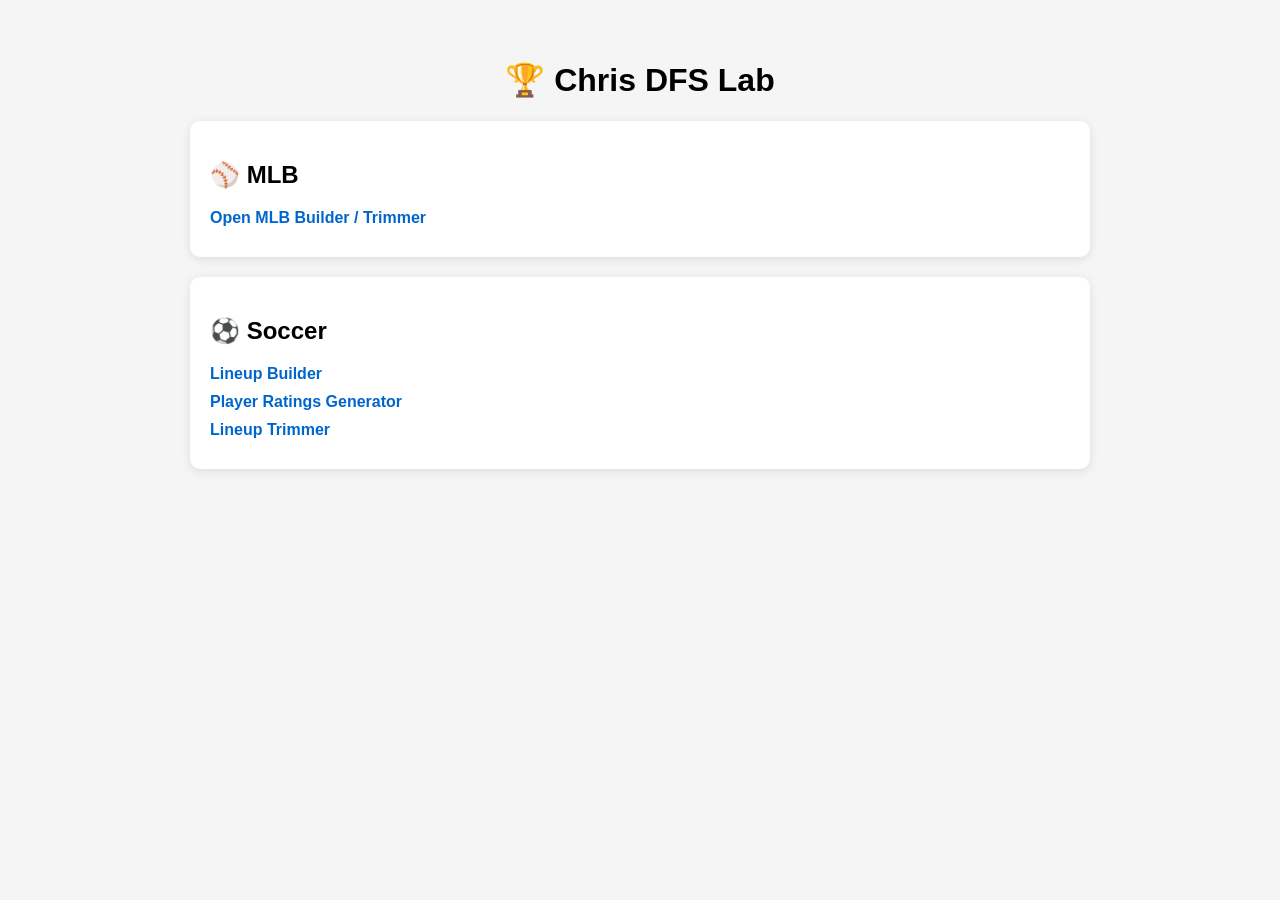
==== index.html @ 3eadc677 "Update index.html" ====
<!DOCTYPE html>
<html>
<head>
    <title>Chris DFS Lab</title>

    <style>
        body {
            font-family: Arial, sans-serif;
            background: #f5f5f5;
            padding: 40px;
            max-width: 900px;
            margin: auto;
        }

        .card {
            background: white;
            padding: 20px;
            margin-bottom: 20px;
            border-radius: 10px;
            box-shadow: 0 2px 10px rgba(0,0,0,.1);
        }

        h1 {
            text-align: center;
        }

        a {
            display: block;
            margin: 10px 0;
            text-decoration: none;
            color: #0066cc;
            font-weight: bold;
        }
    </style>
</head>

<body>

<h1>🏆 Chris DFS Lab</h1>

<div class="card">
    <h2>⚾ MLB</h2>

    <a href="https://colab.research.google.com/drive/1Y85chnQpKohSS92qjMcXzRGFl3WJACoo" target="_blank">
        Open MLB Builder / Trimmer
    </a>
</div>

<div class="card">
    <h2>⚽ Soccer</h2><a href="https://colab.research.google.com/drive/1S9EtDgTH-BR5VFsSx3BvXBW2ultC-v5d?usp=sharing" target="_blank">
    Lineup Builder
</a>

    <a href="https://colab.research.google.com/drive/1uEXZpzbKY4fiB76FC56GUGAymGI1UfT4" target="_blank">
        Player Ratings Generator
    </a>

    

    <a href="https://colab.research.google.com/drive/1ww1GlQTUQJeXadPJBt5ezJkay97cIafe" target="_blank">
        Lineup Trimmer
    </a>
</div>

</body>
</html>
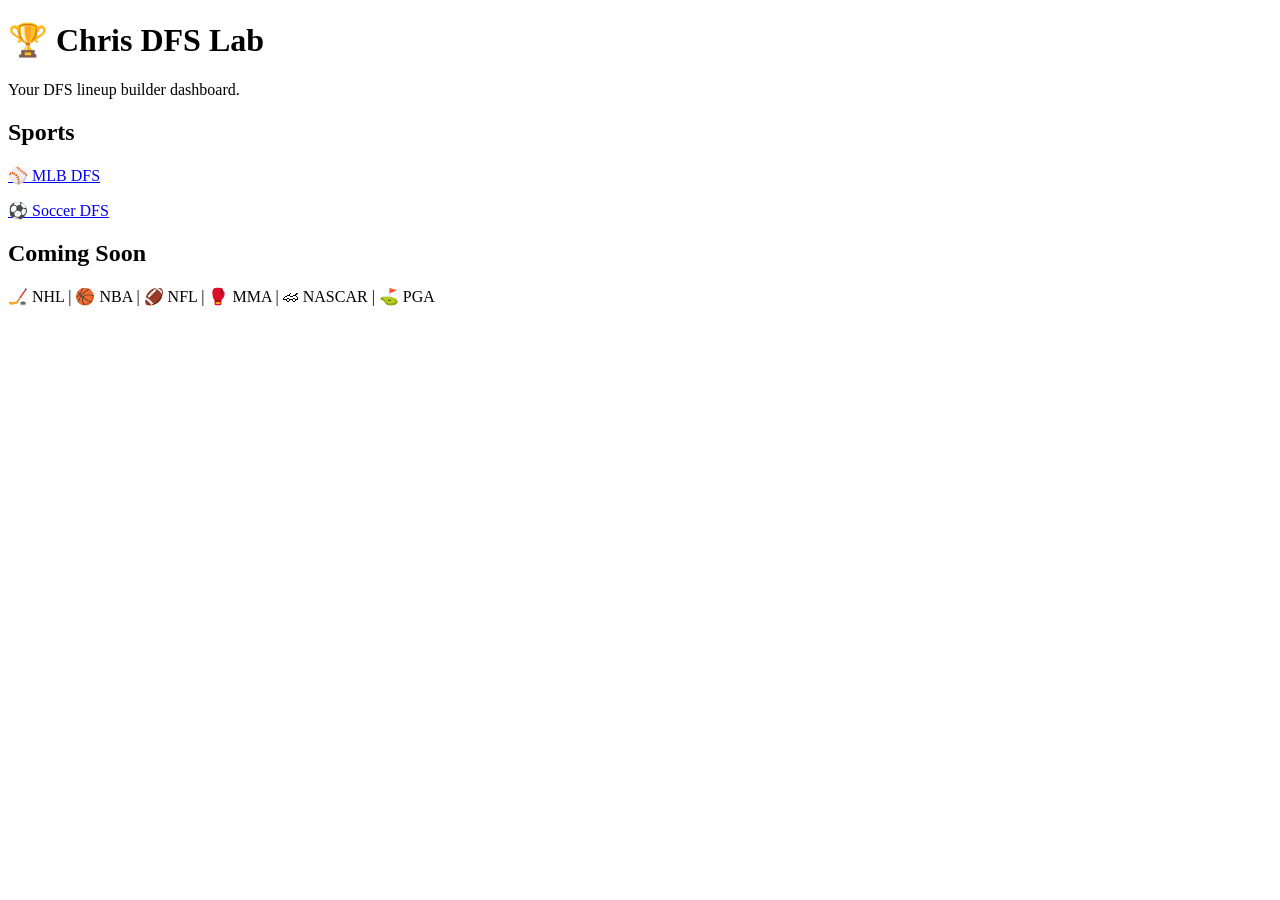
==== commit c0457cb3: "Update index.html" ====
--- a/index.html
+++ b/index.html
@@ -2,65 +2,17 @@
 <html>
 <head>
     <title>Chris DFS Lab</title>
+</head>
+<body>
+    <h1>🏆 Chris DFS Lab</h1>
+    <p>Your DFS lineup builder dashboard.</p>
 
-    <style>
-        body {
-            font-family: Arial, sans-serif;
-            background: #f5f5f5;
-            padding: 40px;
-            max-width: 900px;
-            margin: auto;
-        }
+    <h2>Sports</h2>
 
-        .card {
-            background: white;
-            padding: 20px;
-            margin-bottom: 20px;
-            border-radius: 10px;
-            box-shadow: 0 2px 10px rgba(0,0,0,.1);
-        }
+    <p><a href="mlb.html">⚾ MLB DFS</a></p>
+    <p><a href="soccer.html">⚽ Soccer DFS</a></p>
 
-        h1 {
-            text-align: center;
-        }
-
-        a {
-            display: block;
-            margin: 10px 0;
-            text-decoration: none;
-            color: #0066cc;
-            font-weight: bold;
-        }
-    </style>
-</head>
-
-<body>
-
-<h1>🏆 Chris DFS Lab</h1>
-
-<div class="card">
-    <h2>⚾ MLB</h2>
-
-    <a href="https://colab.research.google.com/drive/1Y85chnQpKohSS92qjMcXzRGFl3WJACoo" target="_blank">
-        Open MLB Builder / Trimmer
-    </a>
-</div>
-
-<div class="card">
-    <h2>⚽ Soccer</h2><a href="https://colab.research.google.com/drive/1S9EtDgTH-BR5VFsSx3BvXBW2ultC-v5d?usp=sharing" target="_blank">
-    Lineup Builder
-</a>
-
-    <a href="https://colab.research.google.com/drive/1uEXZpzbKY4fiB76FC56GUGAymGI1UfT4" target="_blank">
-        Player Ratings Generator
-    </a>
-
-    
-
-    <a href="https://colab.research.google.com/drive/1ww1GlQTUQJeXadPJBt5ezJkay97cIafe" target="_blank">
-        Lineup Trimmer
-    </a>
-</div>
-
+    <h2>Coming Soon</h2>
+    <p>🏒 NHL | 🏀 NBA | 🏈 NFL | 🥊 MMA | 🏎 NASCAR | ⛳ PGA</p>
 </body>
 </html>
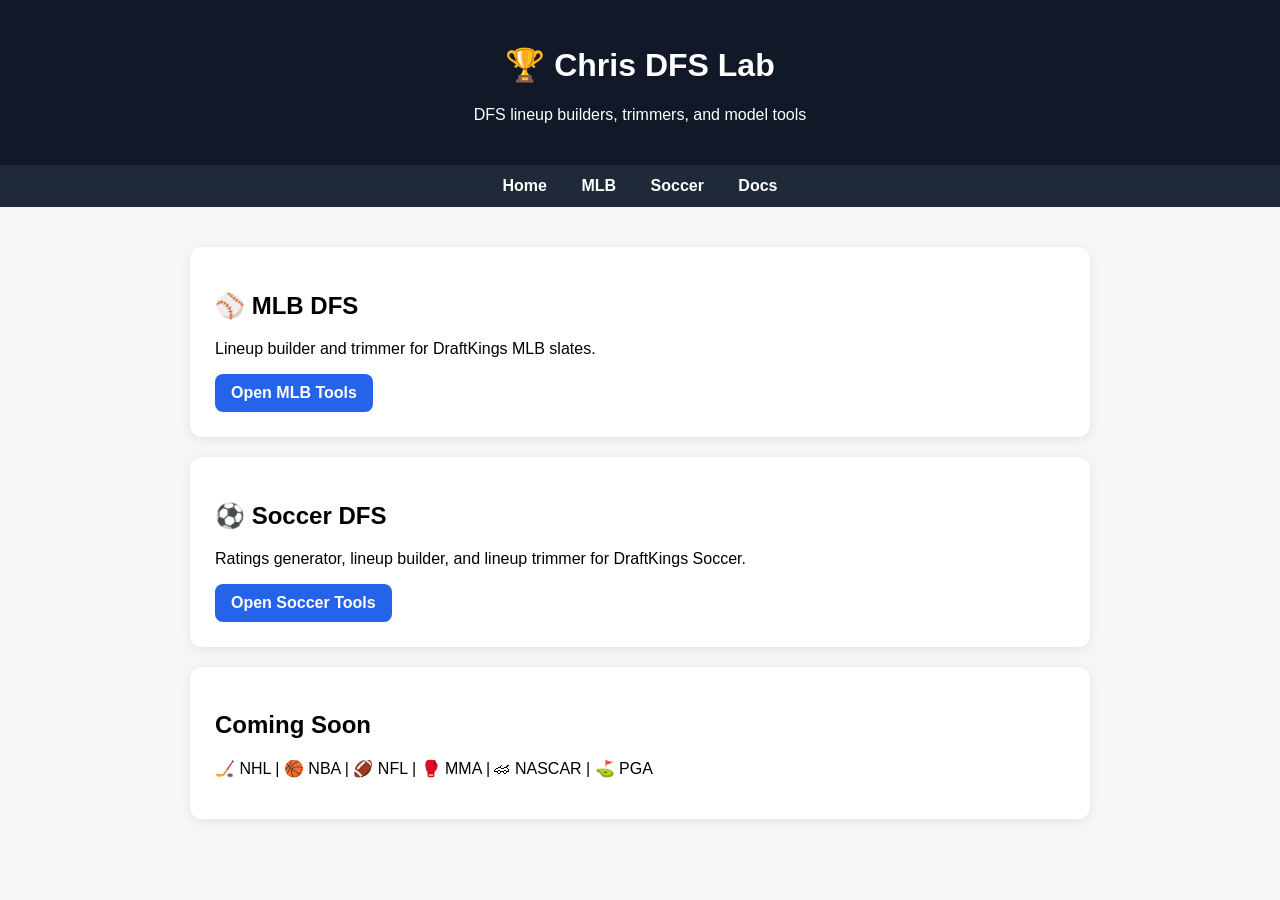
==== commit 7ce1ae5a: "Update index.html" ====
--- a/index.html
+++ b/index.html
@@ -2,17 +2,94 @@
 <html>
 <head>
     <title>Chris DFS Lab</title>
+    <style>
+        body {
+            font-family: Arial, sans-serif;
+            background: #f4f6f8;
+            margin: 0;
+            padding: 0;
+        }
+
+        header {
+            background: #111827;
+            color: white;
+            padding: 25px;
+            text-align: center;
+        }
+
+        nav {
+            background: #1f2937;
+            padding: 12px;
+            text-align: center;
+        }
+
+        nav a {
+            color: white;
+            margin: 0 15px;
+            text-decoration: none;
+            font-weight: bold;
+        }
+
+        .container {
+            max-width: 900px;
+            margin: 40px auto;
+            padding: 0 20px;
+        }
+
+        .card {
+            background: white;
+            padding: 25px;
+            margin-bottom: 20px;
+            border-radius: 12px;
+            box-shadow: 0 2px 10px rgba(0,0,0,.08);
+        }
+
+        .button {
+            display: inline-block;
+            background: #2563eb;
+            color: white;
+            padding: 10px 16px;
+            border-radius: 8px;
+            text-decoration: none;
+            font-weight: bold;
+        }
+    </style>
 </head>
+
 <body>
+
+<header>
     <h1>🏆 Chris DFS Lab</h1>
-    <p>Your DFS lineup builder dashboard.</p>
+    <p>DFS lineup builders, trimmers, and model tools</p>
+</header>
 
-    <h2>Sports</h2>
+<nav>
+    <a href="index.html">Home</a>
+    <a href="mlb.html">MLB</a>
+    <a href="soccer.html">Soccer</a>
+    <a href="docs.html">Docs</a>
+</nav>
 
-    <p><a href="mlb.html">⚾ MLB DFS</a></p>
-    <p><a href="soccer.html">⚽ Soccer DFS</a></p>
+<div class="container">
 
-    <h2>Coming Soon</h2>
-    <p>🏒 NHL | 🏀 NBA | 🏈 NFL | 🥊 MMA | 🏎 NASCAR | ⛳ PGA</p>
+    <div class="card">
+        <h2>⚾ MLB DFS</h2>
+        <p>Lineup builder and trimmer for DraftKings MLB slates.</p>
+        <a class="button" href="mlb.html">Open MLB Tools</a>
+    </div>
+
+    <div class="card">
+        <h2>⚽ Soccer DFS</h2>
+        <p>Ratings generator, lineup builder, and lineup trimmer for DraftKings Soccer.</p>
+        <a class="button" href="soccer.html">Open Soccer Tools</a>
+    </div>
+
+    <div class="card">
+        <h2>Coming Soon</h2>
+        <p>🏒 NHL | 🏀 NBA | 🏈 NFL | 🥊 MMA | 🏎 NASCAR | ⛳ PGA</p>
+    </div>
+
+</div>
+
 </body>
 </html>
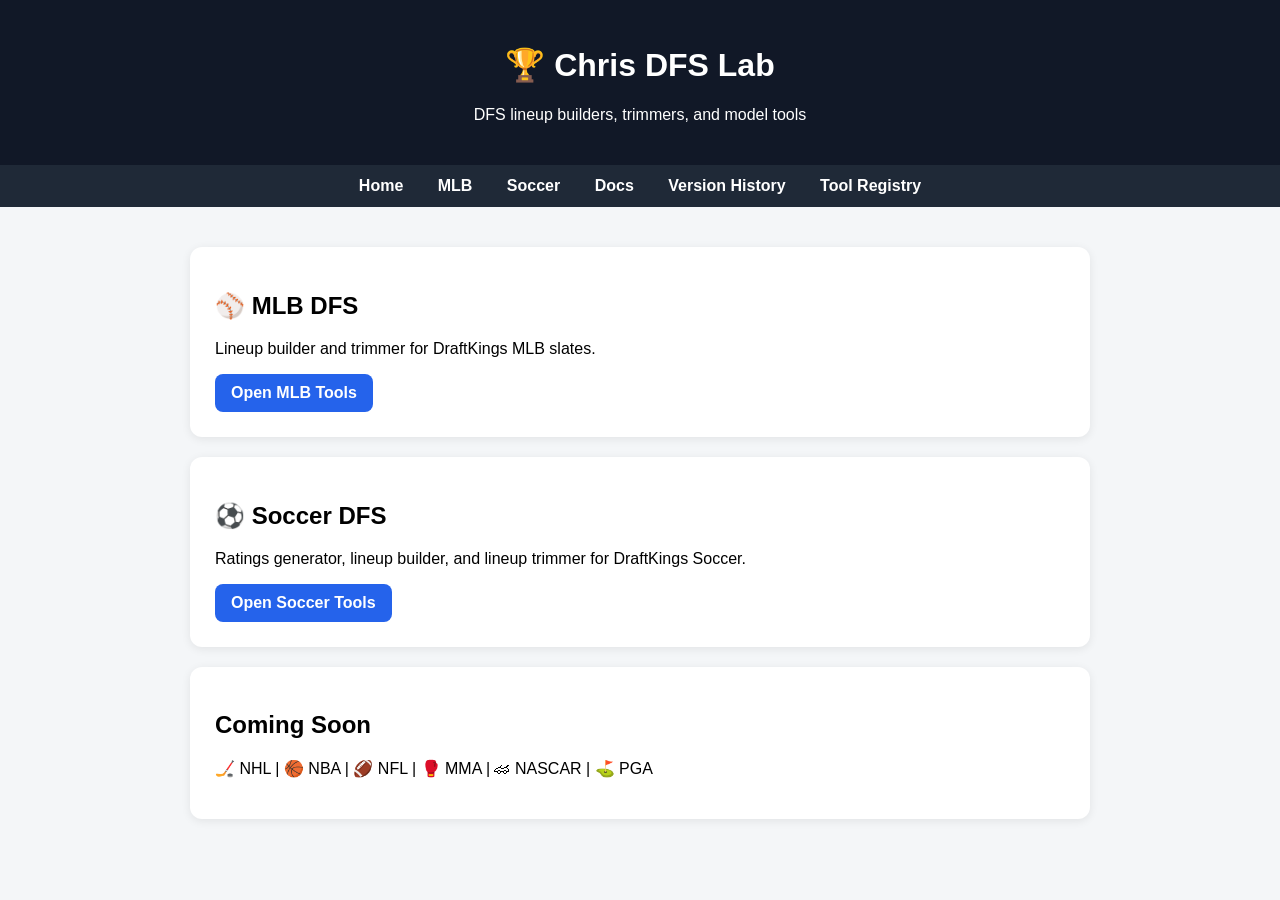
==== commit efdf86d1: "Update index.html" ====
--- a/index.html
+++ b/index.html
@@ -68,6 +68,8 @@
     <a href="mlb.html">MLB</a>
     <a href="soccer.html">Soccer</a>
     <a href="docs.html">Docs</a>
+    <a href="version-history.html">Version History</a>
+    <a href="tools.html">Tool Registry</a>
 </nav>
 
 <div class="container">
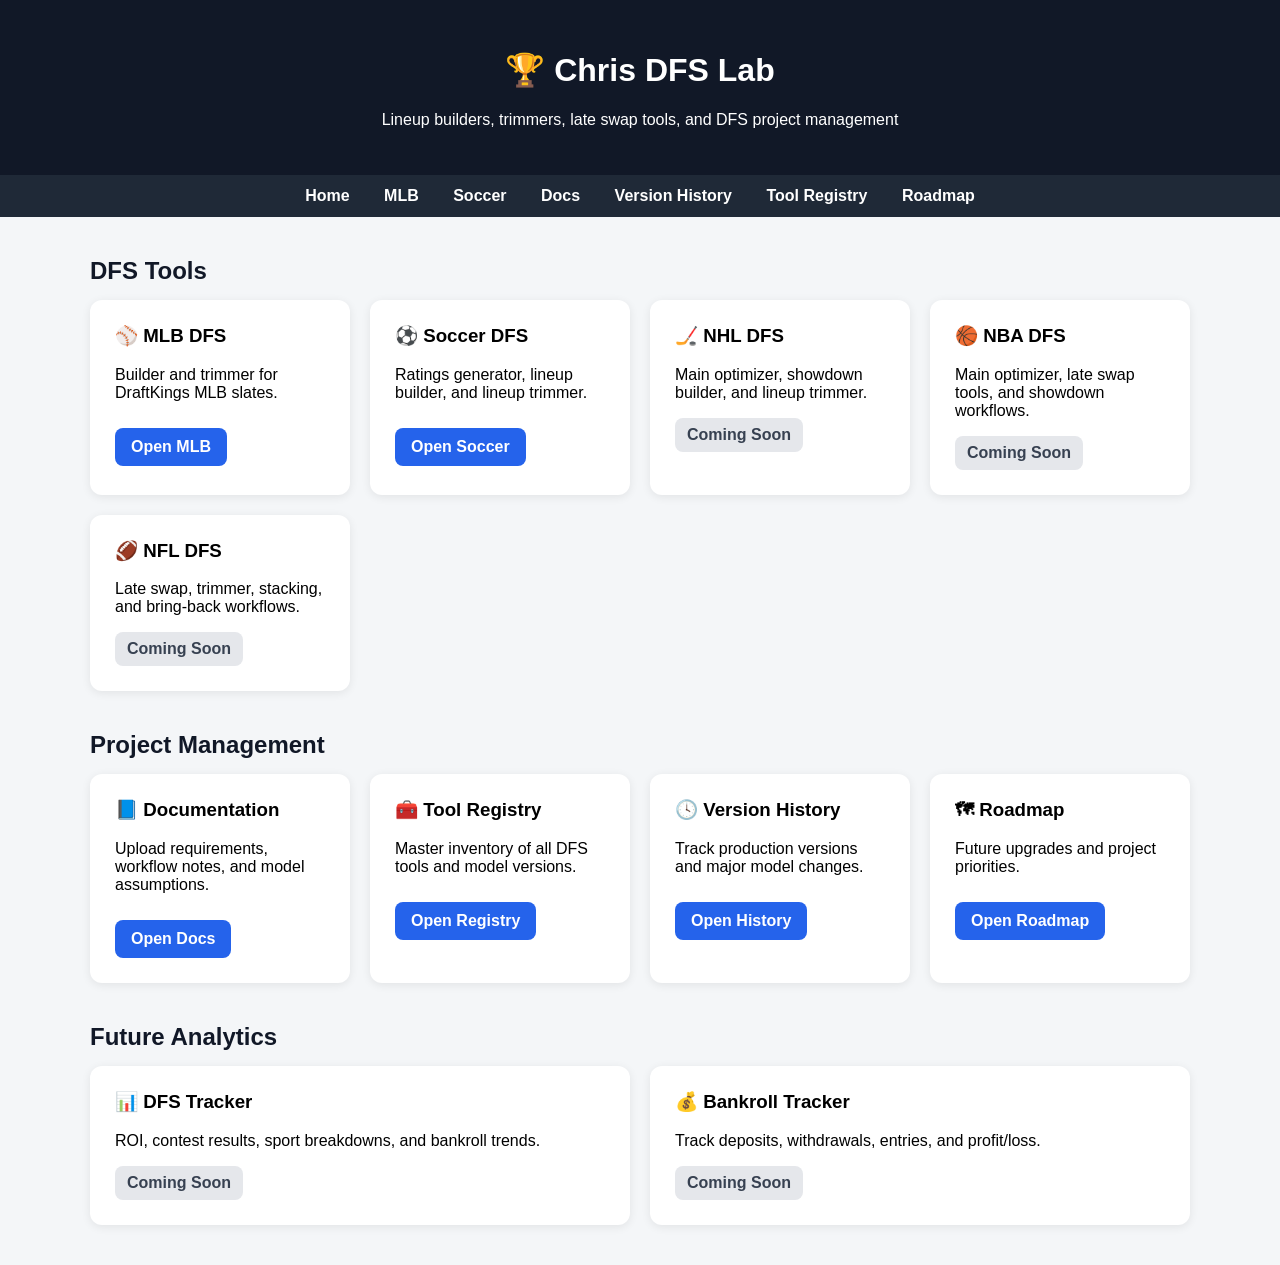
==== commit e100fa0e: "Update index.html" ====
--- a/index.html
+++ b/index.html
@@ -2,6 +2,7 @@
 <html>
 <head>
     <title>Chris DFS Lab</title>
+
     <style>
         body {
             font-family: Arial, sans-serif;
@@ -13,7 +14,7 @@
         header {
             background: #111827;
             color: white;
-            padding: 25px;
+            padding: 30px;
             text-align: center;
         }
 
@@ -31,17 +32,32 @@
         }
 
         .container {
-            max-width: 900px;
+            max-width: 1100px;
             margin: 40px auto;
             padding: 0 20px;
+        }
+
+        .section-title {
+            margin-top: 40px;
+            margin-bottom: 15px;
+            color: #111827;
+        }
+
+        .grid {
+            display: grid;
+            grid-template-columns: repeat(auto-fit, minmax(240px, 1fr));
+            gap: 20px;
         }
 
         .card {
             background: white;
             padding: 25px;
-            margin-bottom: 20px;
             border-radius: 12px;
             box-shadow: 0 2px 10px rgba(0,0,0,.08);
+        }
+
+        .card h3 {
+            margin-top: 0;
         }
 
         .button {
@@ -52,6 +68,16 @@
             border-radius: 8px;
             text-decoration: none;
             font-weight: bold;
+            margin-top: 10px;
+        }
+
+        .coming {
+            background: #e5e7eb;
+            color: #374151;
+            padding: 8px 12px;
+            border-radius: 8px;
+            display: inline-block;
+            font-weight: bold;
         }
     </style>
 </head>
@@ -60,7 +86,7 @@
 
 <header>
     <h1>🏆 Chris DFS Lab</h1>
-    <p>DFS lineup builders, trimmers, and model tools</p>
+    <p>Lineup builders, trimmers, late swap tools, and DFS project management</p>
 </header>
 
 <nav>
@@ -70,25 +96,87 @@
     <a href="docs.html">Docs</a>
     <a href="version-history.html">Version History</a>
     <a href="tools.html">Tool Registry</a>
+    <a href="roadmap.html">Roadmap</a>
 </nav>
 
 <div class="container">
 
-    <div class="card">
-        <h2>⚾ MLB DFS</h2>
-        <p>Lineup builder and trimmer for DraftKings MLB slates.</p>
-        <a class="button" href="mlb.html">Open MLB Tools</a>
+    <h2 class="section-title">DFS Tools</h2>
+
+    <div class="grid">
+        <div class="card">
+            <h3>⚾ MLB DFS</h3>
+            <p>Builder and trimmer for DraftKings MLB slates.</p>
+            <a class="button" href="mlb.html">Open MLB</a>
+        </div>
+
+        <div class="card">
+            <h3>⚽ Soccer DFS</h3>
+            <p>Ratings generator, lineup builder, and lineup trimmer.</p>
+            <a class="button" href="soccer.html">Open Soccer</a>
+        </div>
+
+        <div class="card">
+            <h3>🏒 NHL DFS</h3>
+            <p>Main optimizer, showdown builder, and lineup trimmer.</p>
+            <span class="coming">Coming Soon</span>
+        </div>
+
+        <div class="card">
+            <h3>🏀 NBA DFS</h3>
+            <p>Main optimizer, late swap tools, and showdown workflows.</p>
+            <span class="coming">Coming Soon</span>
+        </div>
+
+        <div class="card">
+            <h3>🏈 NFL DFS</h3>
+            <p>Late swap, trimmer, stacking, and bring-back workflows.</p>
+            <span class="coming">Coming Soon</span>
+        </div>
     </div>
 
-    <div class="card">
-        <h2>⚽ Soccer DFS</h2>
-        <p>Ratings generator, lineup builder, and lineup trimmer for DraftKings Soccer.</p>
-        <a class="button" href="soccer.html">Open Soccer Tools</a>
+    <h2 class="section-title">Project Management</h2>
+
+    <div class="grid">
+        <div class="card">
+            <h3>📘 Documentation</h3>
+            <p>Upload requirements, workflow notes, and model assumptions.</p>
+            <a class="button" href="docs.html">Open Docs</a>
+        </div>
+
+        <div class="card">
+            <h3>🧰 Tool Registry</h3>
+            <p>Master inventory of all DFS tools and model versions.</p>
+            <a class="button" href="tools.html">Open Registry</a>
+        </div>
+
+        <div class="card">
+            <h3>🕓 Version History</h3>
+            <p>Track production versions and major model changes.</p>
+            <a class="button" href="version-history.html">Open History</a>
+        </div>
+
+        <div class="card">
+            <h3>🗺 Roadmap</h3>
+            <p>Future upgrades and project priorities.</p>
+            <a class="button" href="roadmap.html">Open Roadmap</a>
+        </div>
     </div>
 
-    <div class="card">
-        <h2>Coming Soon</h2>
-        <p>🏒 NHL | 🏀 NBA | 🏈 NFL | 🥊 MMA | 🏎 NASCAR | ⛳ PGA</p>
+    <h2 class="section-title">Future Analytics</h2>
+
+    <div class="grid">
+        <div class="card">
+            <h3>📊 DFS Tracker</h3>
+            <p>ROI, contest results, sport breakdowns, and bankroll trends.</p>
+            <span class="coming">Coming Soon</span>
+        </div>
+
+        <div class="card">
+            <h3>💰 Bankroll Tracker</h3>
+            <p>Track deposits, withdrawals, entries, and profit/loss.</p>
+            <span class="coming">Coming Soon</span>
+        </div>
     </div>
 
 </div>
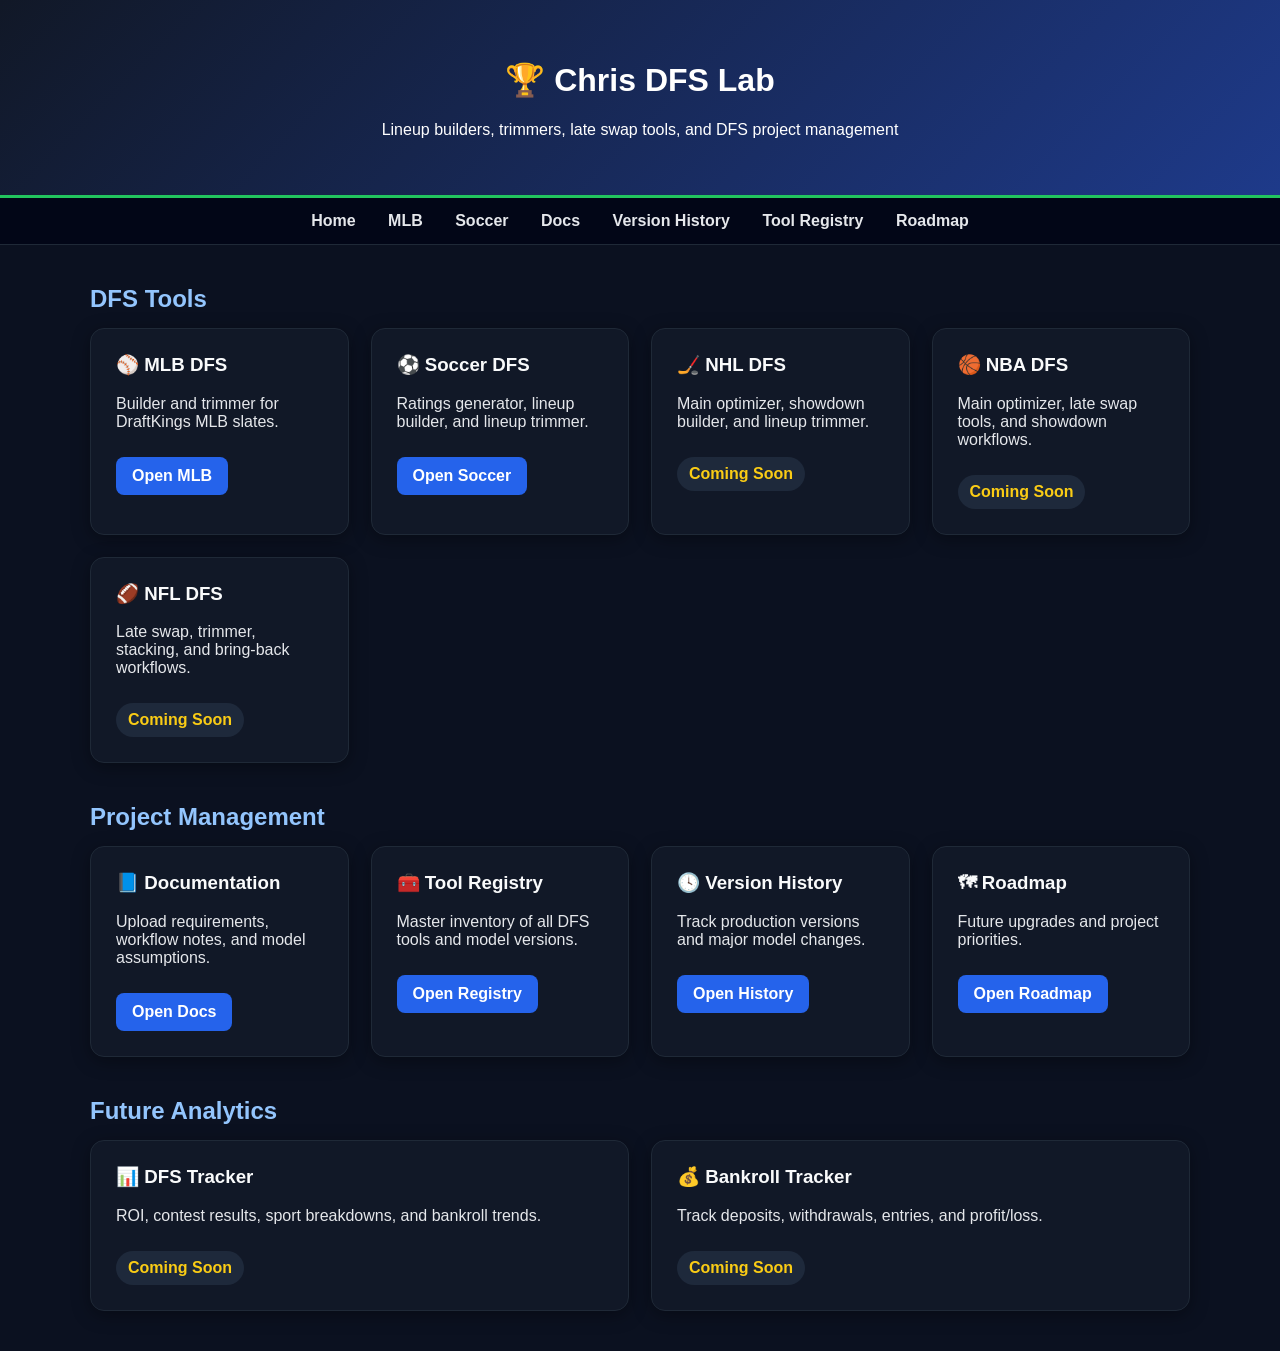
==== commit ec9ea4f5: "Update index.html" ====
--- a/index.html
+++ b/index.html
@@ -6,29 +6,36 @@
     <style>
         body {
             font-family: Arial, sans-serif;
-            background: #f4f6f8;
+            background: #0b1120;
+            color: #e5e7eb;
             margin: 0;
             padding: 0;
         }
 
         header {
-            background: #111827;
+            background: linear-gradient(135deg, #111827, #1e3a8a);
             color: white;
-            padding: 30px;
+            padding: 40px;
             text-align: center;
+            border-bottom: 3px solid #22c55e;
         }
 
         nav {
-            background: #1f2937;
-            padding: 12px;
+            background: #020617;
+            padding: 14px;
             text-align: center;
+            border-bottom: 1px solid #1f2937;
         }
 
         nav a {
-            color: white;
-            margin: 0 15px;
+            color: #e5e7eb;
+            margin: 0 14px;
             text-decoration: none;
             font-weight: bold;
+        }
+
+        nav a:hover {
+            color: #22c55e;
         }
 
         .container {
@@ -38,26 +45,28 @@
         }
 
         .section-title {
+            color: #93c5fd;
             margin-top: 40px;
             margin-bottom: 15px;
-            color: #111827;
         }
 
         .grid {
             display: grid;
             grid-template-columns: repeat(auto-fit, minmax(240px, 1fr));
-            gap: 20px;
+            gap: 22px;
         }
 
         .card {
-            background: white;
+            background: #111827;
             padding: 25px;
-            border-radius: 12px;
-            box-shadow: 0 2px 10px rgba(0,0,0,.08);
+            border-radius: 14px;
+            border: 1px solid #1f2937;
+            box-shadow: 0 4px 18px rgba(0,0,0,.35);
         }
 
         .card h3 {
             margin-top: 0;
+            color: #f9fafb;
         }
 
         .button {
@@ -71,13 +80,18 @@
             margin-top: 10px;
         }
 
+        .button:hover {
+            background: #1d4ed8;
+        }
+
         .coming {
-            background: #e5e7eb;
-            color: #374151;
+            background: #1e293b;
+            color: #facc15;
             padding: 8px 12px;
-            border-radius: 8px;
+            border-radius: 999px;
             display: inline-block;
             font-weight: bold;
+            margin-top: 10px;
         }
     </style>
 </head>
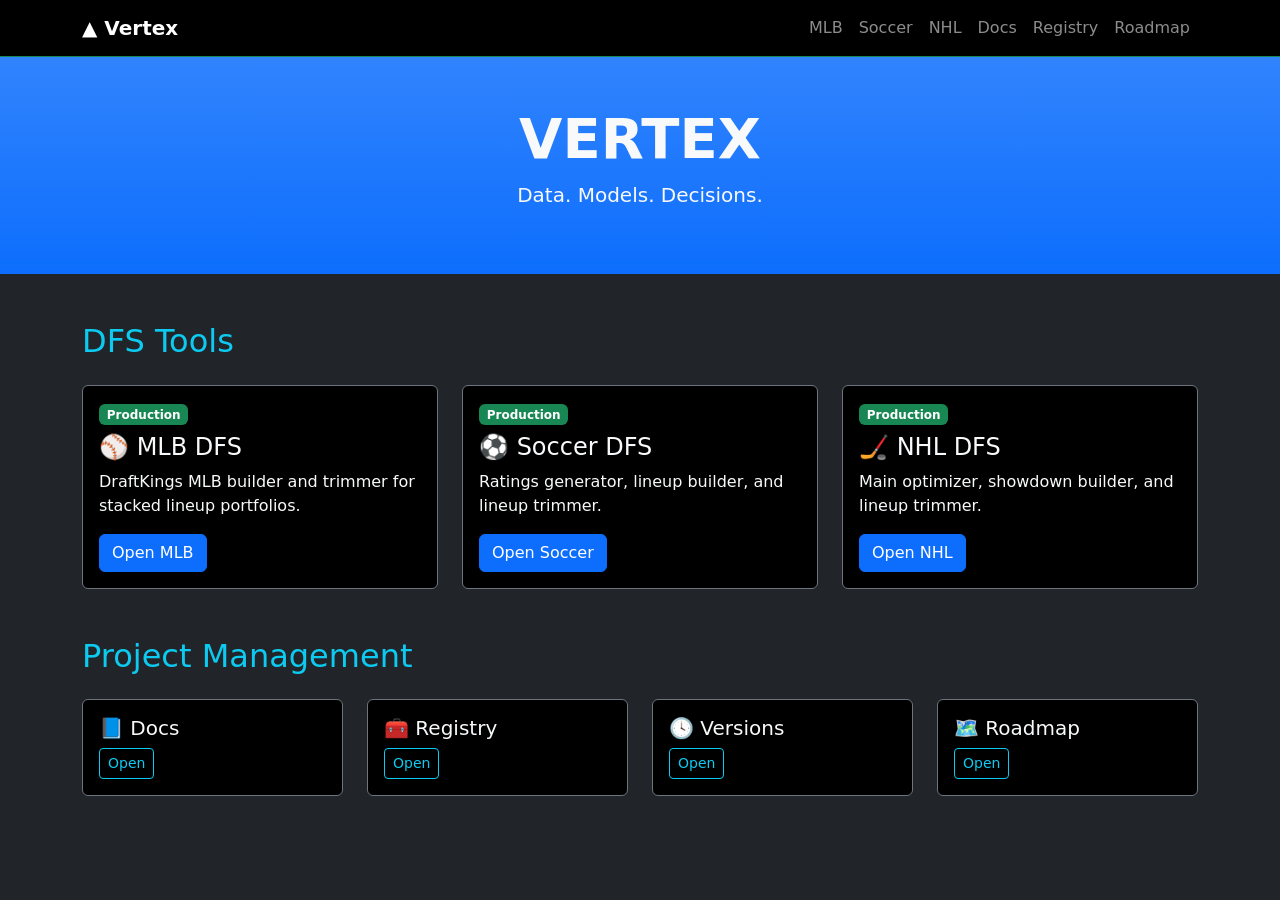
==== commit 1219acdc: "Update index.html" ====
--- a/index.html
+++ b/index.html
@@ -1,199 +1,120 @@
 <!DOCTYPE html>
 <html>
 <head>
-    <title>Chris DFS Lab</title>
+    <title>Vertex Analytics</title>
+    <meta name="viewport" content="width=device-width, initial-scale=1">
 
-    <style>
-        body {
-            font-family: Arial, sans-serif;
-            background: #0b1120;
-            color: #e5e7eb;
-            margin: 0;
-            padding: 0;
-        }
-
-        header {
-            background: linear-gradient(135deg, #111827, #1e3a8a);
-            color: white;
-            padding: 40px;
-            text-align: center;
-            border-bottom: 3px solid #22c55e;
-        }
-
-        nav {
-            background: #020617;
-            padding: 14px;
-            text-align: center;
-            border-bottom: 1px solid #1f2937;
-        }
-
-        nav a {
-            color: #e5e7eb;
-            margin: 0 14px;
-            text-decoration: none;
-            font-weight: bold;
-        }
-
-        nav a:hover {
-            color: #22c55e;
-        }
-
-        .container {
-            max-width: 1100px;
-            margin: 40px auto;
-            padding: 0 20px;
-        }
-
-        .section-title {
-            color: #93c5fd;
-            margin-top: 40px;
-            margin-bottom: 15px;
-        }
-
-        .grid {
-            display: grid;
-            grid-template-columns: repeat(auto-fit, minmax(240px, 1fr));
-            gap: 22px;
-        }
-
-        .card {
-            background: #111827;
-            padding: 25px;
-            border-radius: 14px;
-            border: 1px solid #1f2937;
-            box-shadow: 0 4px 18px rgba(0,0,0,.35);
-        }
-
-        .card h3 {
-            margin-top: 0;
-            color: #f9fafb;
-        }
-
-        .button {
-            display: inline-block;
-            background: #2563eb;
-            color: white;
-            padding: 10px 16px;
-            border-radius: 8px;
-            text-decoration: none;
-            font-weight: bold;
-            margin-top: 10px;
-        }
-
-        .button:hover {
-            background: #1d4ed8;
-        }
-
-        .coming {
-            background: #1e293b;
-            color: #facc15;
-            padding: 8px 12px;
-            border-radius: 999px;
-            display: inline-block;
-            font-weight: bold;
-            margin-top: 10px;
-        }
-    </style>
+    <link href="https://cdn.jsdelivr.net/npm/bootstrap@5.3.3/dist/css/bootstrap.min.css" rel="stylesheet">
 </head>
 
-<body>
+<body class="bg-dark text-light">
 
-<header>
-    <h1>🏆 Chris DFS Lab</h1>
-    <p>Lineup builders, trimmers, late swap tools, and DFS project management</p>
+<nav class="navbar navbar-expand-lg navbar-dark bg-black border-bottom border-success">
+    <div class="container">
+        <a class="navbar-brand fw-bold" href="index.html">▲ Vertex</a>
+
+        <div class="navbar-nav">
+            <a class="nav-link" href="mlb.html">MLB</a>
+            <a class="nav-link" href="soccer.html">Soccer</a>
+            <a class="nav-link" href="nhl.html">NHL</a>
+            <a class="nav-link" href="docs.html">Docs</a>
+            <a class="nav-link" href="tools.html">Registry</a>
+            <a class="nav-link" href="roadmap.html">Roadmap</a>
+        </div>
+    </div>
+</nav>
+
+<header class="text-center py-5 bg-primary bg-gradient">
+    <div class="container">
+        <h1 class="display-4 fw-bold">VERTEX</h1>
+        <p class="lead">Data. Models. Decisions.</p>
+    </div>
 </header>
 
-<nav>
-    <a href="index.html">Home</a>
-    <a href="mlb.html">MLB</a>
-    <a href="soccer.html">Soccer</a>
-    <a href="docs.html">Docs</a>
-    <a href="version-history.html">Version History</a>
-    <a href="tools.html">Tool Registry</a>
-    <a href="roadmap.html">Roadmap</a>
-</nav>
+<main class="container py-5">
 
-<div class="container">
+    <h2 class="text-info mb-4">DFS Tools</h2>
 
-    <h2 class="section-title">DFS Tools</h2>
+    <div class="row g-4">
 
-    <div class="grid">
-        <div class="card">
-            <h3>⚾ MLB DFS</h3>
-            <p>Builder and trimmer for DraftKings MLB slates.</p>
-            <a class="button" href="mlb.html">Open MLB</a>
+        <div class="col-md-4">
+            <div class="card bg-black text-light border-secondary h-100">
+                <div class="card-body">
+                    <span class="badge bg-success mb-2">Production</span>
+                    <h4 class="card-title">⚾ MLB DFS</h4>
+                    <p class="card-text">DraftKings MLB builder and trimmer for stacked lineup portfolios.</p>
+                    <a href="mlb.html" class="btn btn-primary">Open MLB</a>
+                </div>
+            </div>
         </div>
 
-        <div class="card">
-            <h3>⚽ Soccer DFS</h3>
-            <p>Ratings generator, lineup builder, and lineup trimmer.</p>
-            <a class="button" href="soccer.html">Open Soccer</a>
+        <div class="col-md-4">
+            <div class="card bg-black text-light border-secondary h-100">
+                <div class="card-body">
+                    <span class="badge bg-success mb-2">Production</span>
+                    <h4 class="card-title">⚽ Soccer DFS</h4>
+                    <p class="card-text">Ratings generator, lineup builder, and lineup trimmer.</p>
+                    <a href="soccer.html" class="btn btn-primary">Open Soccer</a>
+                </div>
+            </div>
         </div>
 
-        <div class="card">
-            <h3>🏒 NHL DFS</h3>
-            <p>Main optimizer, showdown builder, and lineup trimmer.</p>
-            <span class="coming">Coming Soon</span>
+        <div class="col-md-4">
+            <div class="card bg-black text-light border-secondary h-100">
+                <div class="card-body">
+                    <span class="badge bg-success mb-2">Production</span>
+                    <h4 class="card-title">🏒 NHL DFS</h4>
+                    <p class="card-text">Main optimizer, showdown builder, and lineup trimmer.</p>
+                    <a href="nhl.html" class="btn btn-primary">Open NHL</a>
+                </div>
+            </div>
         </div>
 
-        <div class="card">
-            <h3>🏀 NBA DFS</h3>
-            <p>Main optimizer, late swap tools, and showdown workflows.</p>
-            <span class="coming">Coming Soon</span>
+    </div>
+
+    <h2 class="text-info mt-5 mb-4">Project Management</h2>
+
+    <div class="row g-4">
+
+        <div class="col-md-3">
+            <div class="card bg-black text-light border-secondary h-100">
+                <div class="card-body">
+                    <h5>📘 Docs</h5>
+                    <a href="docs.html" class="btn btn-outline-info btn-sm">Open</a>
+                </div>
+            </div>
         </div>
 
-        <div class="card">
-            <h3>🏈 NFL DFS</h3>
-            <p>Late swap, trimmer, stacking, and bring-back workflows.</p>
-            <span class="coming">Coming Soon</span>
+        <div class="col-md-3">
+            <div class="card bg-black text-light border-secondary h-100">
+                <div class="card-body">
+                    <h5>🧰 Registry</h5>
+                    <a href="tools.html" class="btn btn-outline-info btn-sm">Open</a>
+                </div>
+            </div>
         </div>
+
+        <div class="col-md-3">
+            <div class="card bg-black text-light border-secondary h-100">
+                <div class="card-body">
+                    <h5>🕓 Versions</h5>
+                    <a href="version-history.html" class="btn btn-outline-info btn-sm">Open</a>
+                </div>
+            </div>
+        </div>
+
+        <div class="col-md-3">
+            <div class="card bg-black text-light border-secondary h-100">
+                <div class="card-body">
+                    <h5>🗺 Roadmap</h5>
+                    <a href="roadmap.html" class="btn btn-outline-info btn-sm">Open</a>
+                </div>
+            </div>
+        </div>
+
     </div>
 
-    <h2 class="section-title">Project Management</h2>
-
-    <div class="grid">
-        <div class="card">
-            <h3>📘 Documentation</h3>
-            <p>Upload requirements, workflow notes, and model assumptions.</p>
-            <a class="button" href="docs.html">Open Docs</a>
-        </div>
-
-        <div class="card">
-            <h3>🧰 Tool Registry</h3>
-            <p>Master inventory of all DFS tools and model versions.</p>
-            <a class="button" href="tools.html">Open Registry</a>
-        </div>
-
-        <div class="card">
-            <h3>🕓 Version History</h3>
-            <p>Track production versions and major model changes.</p>
-            <a class="button" href="version-history.html">Open History</a>
-        </div>
-
-        <div class="card">
-            <h3>🗺 Roadmap</h3>
-            <p>Future upgrades and project priorities.</p>
-            <a class="button" href="roadmap.html">Open Roadmap</a>
-        </div>
-    </div>
-
-    <h2 class="section-title">Future Analytics</h2>
-
-    <div class="grid">
-        <div class="card">
-            <h3>📊 DFS Tracker</h3>
-            <p>ROI, contest results, sport breakdowns, and bankroll trends.</p>
-            <span class="coming">Coming Soon</span>
-        </div>
-
-        <div class="card">
-            <h3>💰 Bankroll Tracker</h3>
-            <p>Track deposits, withdrawals, entries, and profit/loss.</p>
-            <span class="coming">Coming Soon</span>
-        </div>
-    </div>
-
-</div>
+</main>
 
 </body>
 </html>
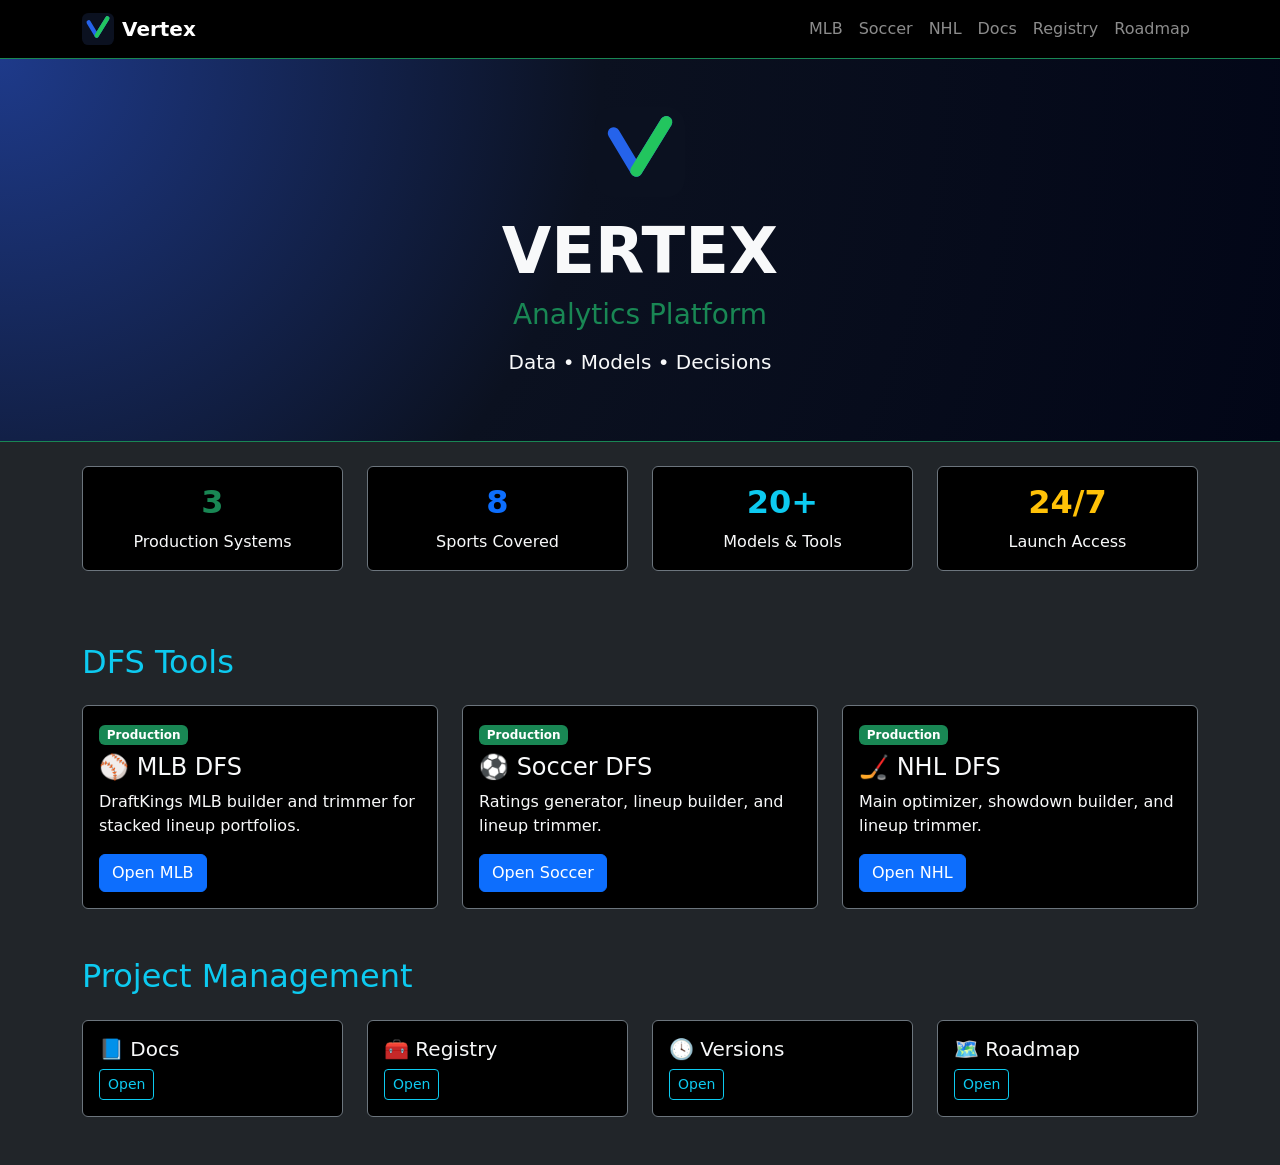
==== commit 0f858ccf: "Update index.html" ====
--- a/index.html
+++ b/index.html
@@ -11,7 +11,8 @@
 
 <nav class="navbar navbar-expand-lg navbar-dark bg-black border-bottom border-success">
     <div class="container">
-        <a class="navbar-brand fw-bold" href="index.html">▲ Vertex</a>
+        <a class="navbar-brand fw-bold d-flex align-items-center" href="index.html">
+        <img src="img/logo.svg" alt="Vertex Logo" width="32" height="32" class="me-2">Vertex</a>
 
         <div class="navbar-nav">
             <a class="nav-link" href="mlb.html">MLB</a>
@@ -24,12 +25,56 @@
     </div>
 </nav>
 
-<header class="text-center py-5 bg-primary bg-gradient">
+<header class="text-center py-5 border-bottom border-success"
+        style="background: radial-gradient(circle at top left, #1e3a8a, #0b1120 45%, #020617);">
     <div class="container">
-        <h1 class="display-4 fw-bold">VERTEX</h1>
-        <p class="lead">Data. Models. Decisions.</p>
+        <img src="img/logo.svg" alt="Vertex Logo" width="90" height="90" class="mb-3">
+        <h1 class="display-3 fw-bold">VERTEX</h1>
+        <h3 class="text-success">Analytics Platform</h3>
+        <p class="lead mt-3">Data • Models • Decisions</p>
     </div>
 </header>
+    <section class="container py-4">
+    <div class="row g-4 text-center">
+
+        <div class="col-md-3">
+            <div class="card bg-black text-light border-secondary h-100">
+                <div class="card-body">
+                    <h2 class="text-success fw-bold">3</h2>
+                    <p class="mb-0">Production Systems</p>
+                </div>
+            </div>
+        </div>
+
+        <div class="col-md-3">
+            <div class="card bg-black text-light border-secondary h-100">
+                <div class="card-body">
+                    <h2 class="text-primary fw-bold">8</h2>
+                    <p class="mb-0">Sports Covered</p>
+                </div>
+            </div>
+        </div>
+
+        <div class="col-md-3">
+            <div class="card bg-black text-light border-secondary h-100">
+                <div class="card-body">
+                    <h2 class="text-info fw-bold">20+</h2>
+                    <p class="mb-0">Models & Tools</p>
+                </div>
+            </div>
+        </div>
+
+        <div class="col-md-3">
+            <div class="card bg-black text-light border-secondary h-100">
+                <div class="card-body">
+                    <h2 class="text-warning fw-bold">24/7</h2>
+                    <p class="mb-0">Launch Access</p>
+                </div>
+            </div>
+        </div>
+
+    </div>
+</section>
 
 <main class="container py-5">
 
